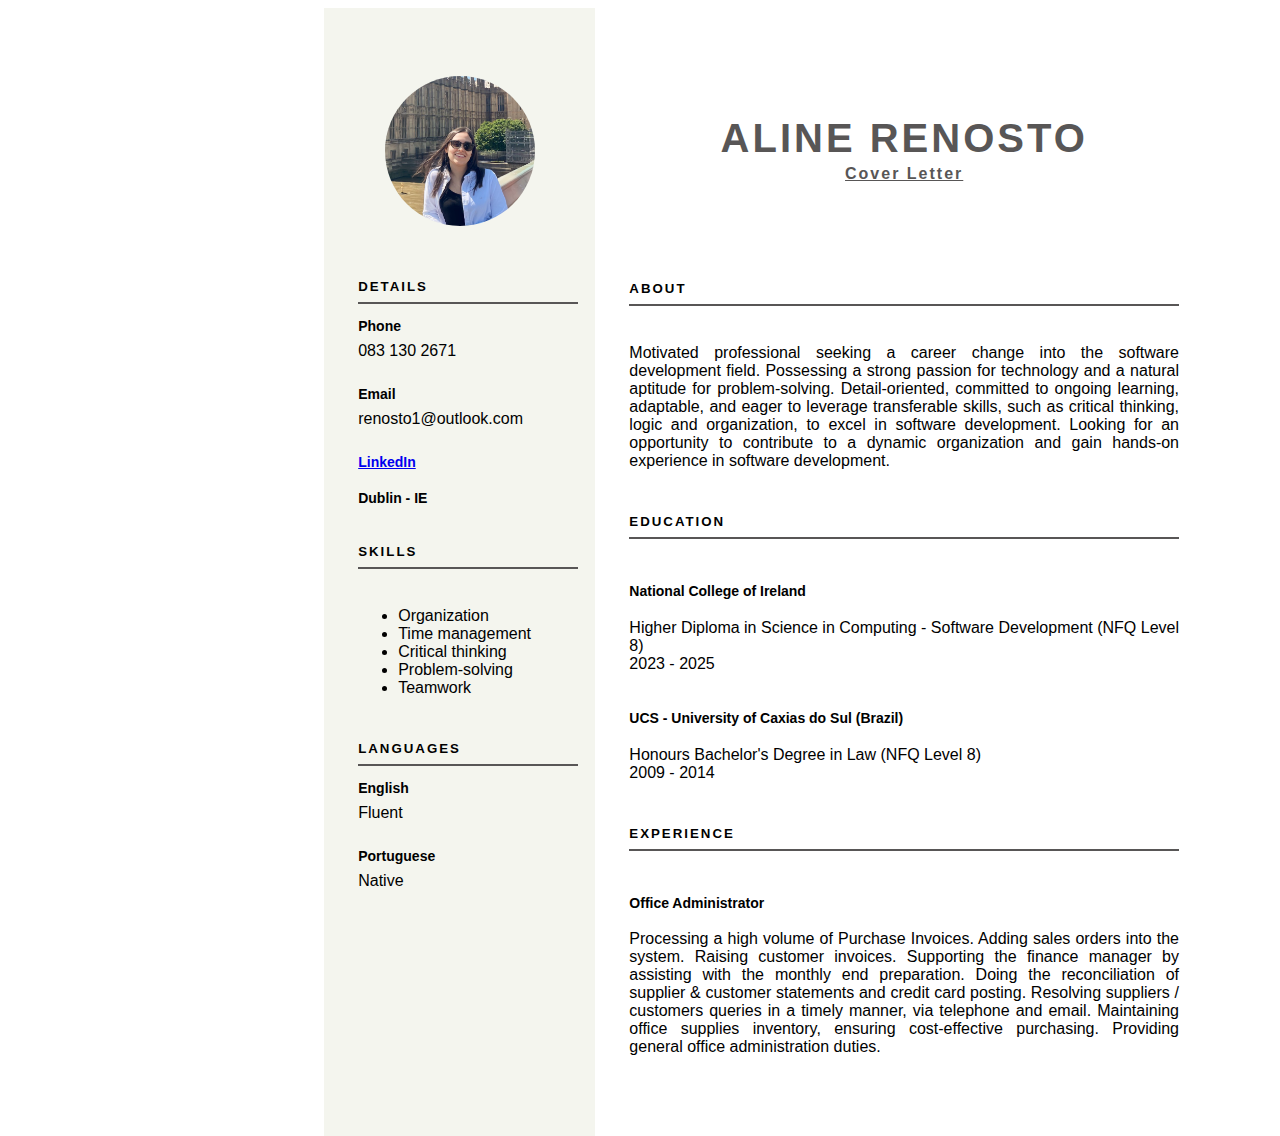
==== index.html @ 4c76a38f "cv site" ====
<!DOCTYPE html>
<html>

<head>

  <link rel="stylesheet" href="style/style.css">
  <title>My CV!</title>
</head>

  <body>
	
    <div class="container">


      <div class="column1"> 
	<img src="image/img.jpg" alt="Photo of Aline">

        <h5>DETAILS</h5>
        <div class="title">Phone</div>
        <p>083 130 2671</p>
        <br>

        <div class="title">Email</div>
        <p>renosto1@outlook.com</p>
        <br>

	<div class="title"><a href="https://www.linkedin.com/in/aline-renosto-970977288/" target="_blank">LinkedIn</a></div>
	<br>
<br>

  	<div class="title">Dublin - IE</div>
        <br>


        <h5>SKILLS</h5>
        <ul>
          <li>Organization</li>
          <li>Time management</li>
          <li>Critical thinking</li>
          <li>Problem-solving</li>
          <li>Teamwork</li>
        </ul>

        <h5>LANGUAGES</h5>
        <div class="title">English</div>
        <p>Fluent</p>
        <br>
        <div class="title">Portuguese</div>
        <p>Native</p>

      </div>

      

      <div class="column2"> 
	<h1>ALINE RENOSTO</h1>
	<h4><a class="links" href="cover/cover.html">Cover Letter</a></h4>

        <h5>ABOUT</h5>
        <p>Motivated professional seeking a career change into the software development field. Possessing a strong passion for technology and a natural aptitude for problem-solving. Detail-oriented, committed to ongoing learning, adaptable, and eager to leverage transferable skills, such as critical thinking, logic and organization, to excel in software development. Looking for an opportunity to contribute to a dynamic organization and gain hands-on experience in software development.</p> 
        
        <h5>EDUCATION</h5>
        <br>
        <h2 class="title">National College of Ireland</h2>
                <p>Higher Diploma in Science in Computing - Software Development (NFQ Level 8) 
                  <br>2023 - 2025</p>
        <br>
      
        <h2 class="title">UCS - University of Caxias do Sul (Brazil)</h2>
                <p>Honours Bachelor's Degree in Law (NFQ Level 8) 
                  <br>2009 - 2014</p>
      

        <h5>EXPERIENCE</h5>
	<br>
        <h2 class="title">Office Administrator</h2>

              <p>Processing a high volume of Purchase Invoices.
              Adding sales orders into the system.
              Raising customer invoices.
              Supporting the finance manager by assisting with the monthly end preparation.
              Doing the reconciliation of supplier & customer statements and credit card posting.
              Resolving suppliers / customers queries in a timely manner, via telephone and email.
              Maintaining office supplies inventory, ensuring cost-effective purchasing.
              Providing general office administration duties.</p>

      </div>
    </div>















    <!-- 
    <div id="cv">
        <div class="main-wrapper">
          <div class="left">
              <div class="border">
              <h3 class="line">Contact</h3>
              <p>☎  <a href="083 130 0000">  083 130 0000 </a> </p>
              <p> 📧 <a href="renosto1@outlook.com"> renosto2@outlook.com</a> </p>
              <p> Dublin - IE</p>
            </div>
    
          <div class="border">
            <h3>Sumary</h3>
            <p>Motivated professional seeking a career change into the software development field. Possessing a strong passion for technology and a natural aptitude for problem-solving. Detail-oriented, committed to ongoing learning, adaptable, and eager to leverage transferable skills, such as critical thinking, logic and organization, to excel in software development. Looking for an opportunity to contribute to a dynamic organization and gain hands-on experience in software development.</p>
          </div>
    
          <div class="border">
            <h3>Skills</h3>
            <ul>
              <li>Organization</li>
              <li>Time management</li>
              <li>Critical thinking</li>
              <li>Problem-solving</li>
              <li>Teamwork</li>
            </ul>
          </div>
          
         //left-nav
        </div>

        <div class="main">
       
              <h2>Education</h2>
              <h3>National College of Ireland </h3>
              <p> Higher Diploma in Science in Computing (Software Development) </p> 
              <p>Sep 2023 - May 2025</p>
              <br>
            
              <h2>Experience</h2>
                <h3>Office Administrator</h3>

              <p>Processing a high volume of Purchase Invoices.
              Adding sales orders into the system.
              Raising customer invoices.
              Supporting the finance manager by assisting with the monthly end preparation.
              Doing the reconciliation of supplier & customer statements and credit card posting.
              Resolving suppliers / customers queries in a timely manner, via telephone and email.
              Maintaining office supplies inventory, ensuring cost-effective purchasing.
              Providing general office administration duties.</p>
      
  
 
  
        </div>
        

      </div>
    -->
  </body>

</html>
---- style/style.css ----
body{
  font-family: Helvetica, sans-serif;
}

@media(min-width:468px){

img {
  border-radius: 50%;
  width: 150px;
  margin-left: 12%;
  margin-bottom: 11%;
}

.container{
  display: inline-flex;
  flex: 1;
  border: 1px ;
  height: 95vh;
  width: 95vh;
  padding-right: 25%;
  padding-left: 25%;
  justify-content: center;
}


.column1{
  background-color: #f4f5ee;
  display: inline-flex;
  flex: 0.8;
  border: 1px ;
  flex-direction: column;
  width: 30px;
  height: 90vh;
  padding-top: 8%;
  padding-right: 2%;
  padding-left: 4%;
  padding-bottom: 250px;

  

}

.column2{
  display: inline-flex;
  flex: 2;
  border: 1px ;
  flex-direction: column;
  height: 75%;
  padding-top: 10%;
  padding-left: 4%;
  padding-right: -100%;
  text-align: justify;
}

h1{
  color: #585656;
  font-size: 40px;
  letter-spacing: 3px;
  line-height: 1.8rem;
  text-align: center;
  margin: 0px;	
  margin-top: 30px;

  }

h4{
  color: #585656;
  letter-spacing: 2px;
  line-height: 1.8rem;
  margin: 0px;
  text-align: center;
  padding-top: 8px;
  margin-bottom: 64px;
  }

.links{
  color: #585656;
  letter-spacing: 2px;
  line-height: 1.8rem;
  }

h5{
  letter-spacing: 2px;
  border-bottom: 2px solid #585656;
  line-height: 1.8rem;
  }

.title{
  font-size: 14px;
  font-weight: bold;
  line-height: 0mm; 

}


  /*
#cv{
  display: flex;
  background-color: lightblue;
  flex-direction: column;
  height: 100vh;
}

.name{
  color: white;
  background-color: rgb(155, 155, 155);
  text-align: center;
  padding: 5%;
}

.main-wrapper{
  background-color: white;
  flex: 1;
  display: flex;
}

.left{
  flex-basis: 30%;
  background-color: rgb(231, 229, 229);
  justify-content: left;

}

.main{
  flex: 1;
  padding-right: 4%;
  padding-left: 4%;
  padding-top: 2%;
  text-align: justify;
}

.border{
  border:1px white solid;
  padding:10px;
}


*/





}
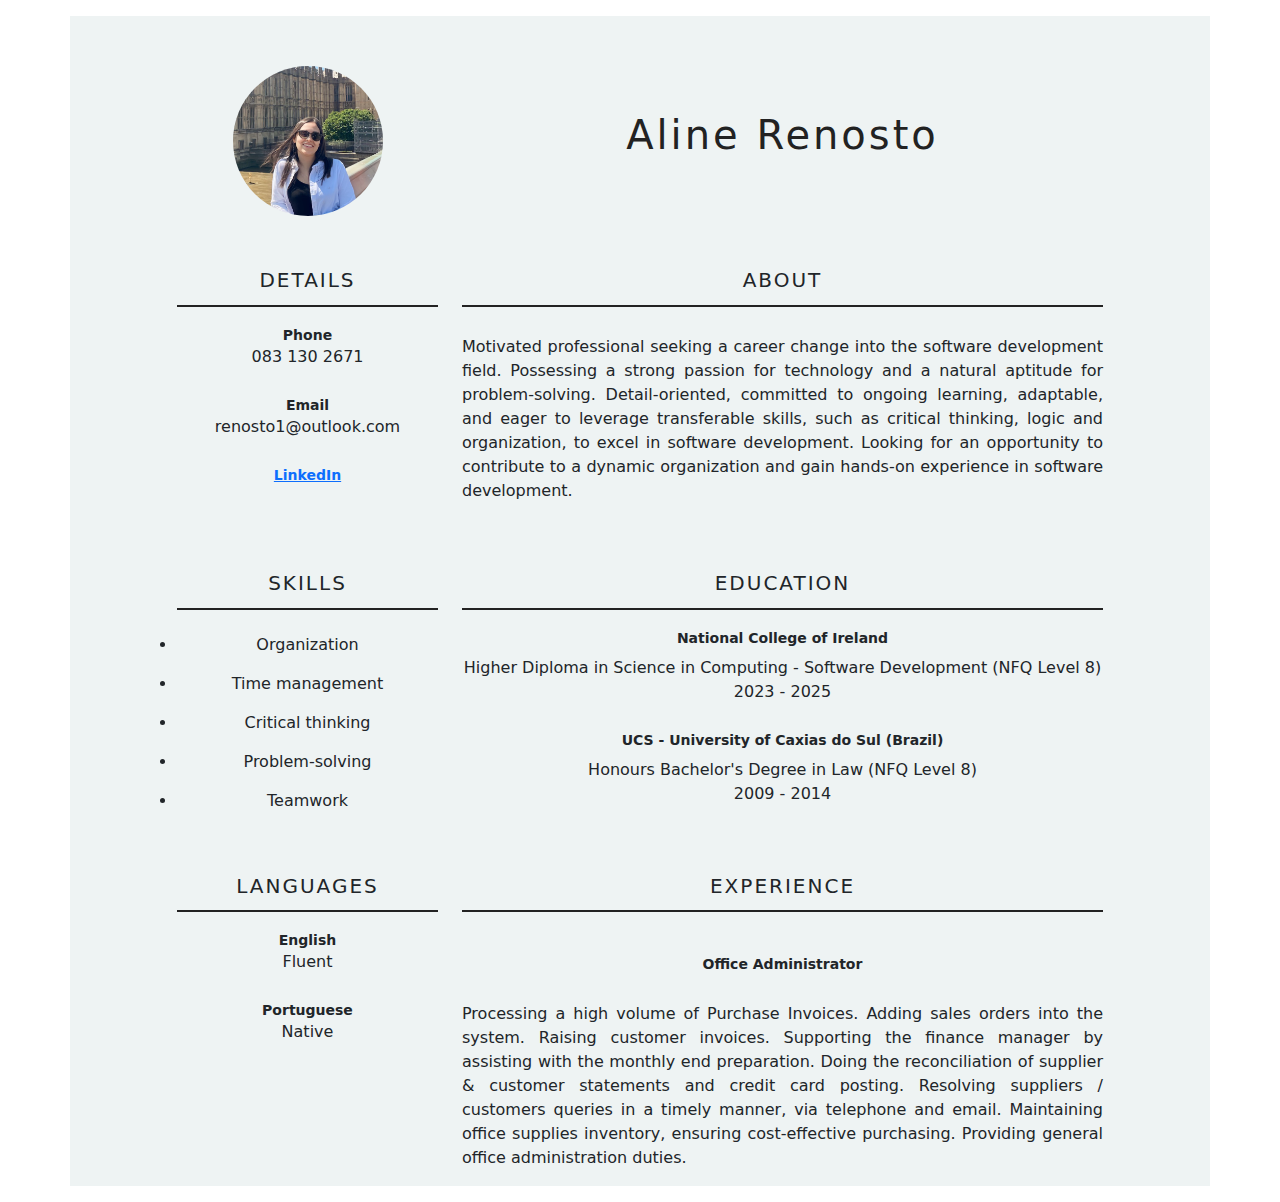
==== commit 80d66c39: "Bootstrap CV commit" ====
--- a/index.html
+++ b/index.html
@@ -1,164 +1,93 @@
-<!DOCTYPE html>
-<html>
-
-<head>
-
-  <link rel="stylesheet" href="style/style.css">
-  <title>My CV!</title>
-</head>
-
-  <body>
-	
-    <div class="container">
-
-
-      <div class="column1"> 
-	<img src="image/img.jpg" alt="Photo of Aline">
-
-        <h5>DETAILS</h5>
-        <div class="title">Phone</div>
-        <p>083 130 2671</p>
-        <br>
-
-        <div class="title">Email</div>
-        <p>renosto1@outlook.com</p>
-        <br>
-
-	<div class="title"><a href="https://www.linkedin.com/in/aline-renosto-970977288/" target="_blank">LinkedIn</a></div>
-	<br>
-<br>
-
-  	<div class="title">Dublin - IE</div>
-        <br>
-
-
-        <h5>SKILLS</h5>
-        <ul>
-          <li>Organization</li>
-          <li>Time management</li>
-          <li>Critical thinking</li>
-          <li>Problem-solving</li>
-          <li>Teamwork</li>
-        </ul>
-
-        <h5>LANGUAGES</h5>
-        <div class="title">English</div>
-        <p>Fluent</p>
-        <br>
-        <div class="title">Portuguese</div>
-        <p>Native</p>
-
-      </div>
-
-      
-
-      <div class="column2"> 
-	<h1>ALINE RENOSTO</h1>
-	<h4><a class="links" href="cover/cover.html">Cover Letter</a></h4>
-
-        <h5>ABOUT</h5>
-        <p>Motivated professional seeking a career change into the software development field. Possessing a strong passion for technology and a natural aptitude for problem-solving. Detail-oriented, committed to ongoing learning, adaptable, and eager to leverage transferable skills, such as critical thinking, logic and organization, to excel in software development. Looking for an opportunity to contribute to a dynamic organization and gain hands-on experience in software development.</p> 
-        
-        <h5>EDUCATION</h5>
-        <br>
-        <h2 class="title">National College of Ireland</h2>
-                <p>Higher Diploma in Science in Computing - Software Development (NFQ Level 8) 
-                  <br>2023 - 2025</p>
-        <br>
-      
-        <h2 class="title">UCS - University of Caxias do Sul (Brazil)</h2>
-                <p>Honours Bachelor's Degree in Law (NFQ Level 8) 
-                  <br>2009 - 2014</p>
-      
-
-        <h5>EXPERIENCE</h5>
-	<br>
-        <h2 class="title">Office Administrator</h2>
-
-              <p>Processing a high volume of Purchase Invoices.
-              Adding sales orders into the system.
-              Raising customer invoices.
-              Supporting the finance manager by assisting with the monthly end preparation.
-              Doing the reconciliation of supplier & customer statements and credit card posting.
-              Resolving suppliers / customers queries in a timely manner, via telephone and email.
-              Maintaining office supplies inventory, ensuring cost-effective purchasing.
-              Providing general office administration duties.</p>
-
-      </div>
-    </div>
-
-
-
-
-
-
-
-
-
-
-
-
-
-
-
-    <!-- 
-    <div id="cv">
-        <div class="main-wrapper">
-          <div class="left">
-              <div class="border">
-              <h3 class="line">Contact</h3>
-              <p>☎  <a href="083 130 0000">  083 130 0000 </a> </p>
-              <p> 📧 <a href="renosto1@outlook.com"> renosto2@outlook.com</a> </p>
-              <p> Dublin - IE</p>
-            </div>
-    
-          <div class="border">
-            <h3>Sumary</h3>
-            <p>Motivated professional seeking a career change into the software development field. Possessing a strong passion for technology and a natural aptitude for problem-solving. Detail-oriented, committed to ongoing learning, adaptable, and eager to leverage transferable skills, such as critical thinking, logic and organization, to excel in software development. Looking for an opportunity to contribute to a dynamic organization and gain hands-on experience in software development.</p>
-          </div>
-    
-          <div class="border">
-            <h3>Skills</h3>
-            <ul>
-              <li>Organization</li>
-              <li>Time management</li>
-              <li>Critical thinking</li>
-              <li>Problem-solving</li>
-              <li>Teamwork</li>
-            </ul>
-          </div>
-          
-         //left-nav
-        </div>
-
-        <div class="main">
-       
-              <h2>Education</h2>
-              <h3>National College of Ireland </h3>
-              <p> Higher Diploma in Science in Computing (Software Development) </p> 
-              <p>Sep 2023 - May 2025</p>
-              <br>
-            
-              <h2>Experience</h2>
-                <h3>Office Administrator</h3>
-
-              <p>Processing a high volume of Purchase Invoices.
-              Adding sales orders into the system.
-              Raising customer invoices.
-              Supporting the finance manager by assisting with the monthly end preparation.
-              Doing the reconciliation of supplier & customer statements and credit card posting.
-              Resolving suppliers / customers queries in a timely manner, via telephone and email.
-              Maintaining office supplies inventory, ensuring cost-effective purchasing.
-              Providing general office administration duties.</p>
-      
-  
- 
-  
-        </div>
-        
-
-      </div>
-    -->
-  </body>
-
+<!DOCTYPE html>
+<html lang="en">
+<head>
+    <meta charset="utf-8">
+    <meta name="viewport" content="width=device-width, initial-scale=1">
+    <link href="https://cdn.jsdelivr.net/npm/bootstrap@5.3.2/dist/css/bootstrap.min.css" rel="stylesheet">
+    <link rel="stylesheet" href="style.css">
+    <title>Aline Renosto CV</title>
+    <script src="https://cdn.jsdelivr.net/npm/bootstrap@5.3.2/dist/js/bootstrap.bundle.min.js"></script>
+  </head>
+  <body class="p-3 m-0 border-0 bd-example m-0 border-0 bd-example-row">
+
+    <!-- Example Code -->
+    
+    <div class="container text-center">
+      <div class="row">
+        <div class="col-lg-3 ">
+            <img src="img.jpg" alt="Photo of Aline">
+        </div>
+        <div class="col-lg-7">
+            <h1 style="padding-top: 25px;">Aline Renosto</h1>
+        </div>
+      </div>
+      <div class="row">
+
+        <div class="col-lg-3">
+            <h5>DETAILS</h5>
+            <div class="title">Phone</div>
+        <p>083 130 2671</p>
+
+        <div class="title">Email</div>
+        <p>renosto1@outlook.com</p>
+
+	<div class="title"><a href="https://www.linkedin.com/in/aline-renosto-970977288/" target="_blank">LinkedIn</a></div>
+
+
+
+        </div>
+        <div class="col-lg-7">
+            <h5>ABOUT</h5>
+            <p class="p1">Motivated professional seeking a career change into the software development field. Possessing a strong passion for technology and a natural aptitude for problem-solving. Detail-oriented, committed to ongoing learning, adaptable, and eager to leverage transferable skills, such as critical thinking, logic and organization, to excel in software development. Looking for an opportunity to contribute to a dynamic organization and gain hands-on experience in software development.</p> 
+        </div>
+      </div>
+      <div class="row">
+        <div class="col-lg-3">
+            <h5>SKILLS</h5>
+    
+          <li>Organization</li>
+          <li>Time management</li>
+          <li>Critical thinking</li>
+          <li>Problem-solving</li>
+          <li>Teamwork</li>
+        </div>
+        
+        <div class="col-lg-7">
+            <h5>EDUCATION</h5>
+            <h2 class="title">National College of Ireland</h2>
+                    <p>Higher Diploma in Science in Computing - Software Development (NFQ Level 8) 
+                      <br>2023 - 2025</p>
+ 
+            <h2 class="title">UCS - University of Caxias do Sul (Brazil)</h2>
+                    <p>Honours Bachelor's Degree in Law (NFQ Level 8) 
+                      <br>2009 - 2014</p>
+        </div>
+      </div>
+      <div class="row">
+        <div class="col-lg-3">
+            <h5>LANGUAGES</h5>
+            <div class="title">English</div>
+            <p>Fluent</p>
+            <div class="title">Portuguese</div>
+            <p>Native</p>
+        </div>
+        <div class="col-lg-7">
+            <h5>EXPERIENCE</h5>
+            <br>
+                <h2 class="title">Office Administrator</h2>
+        
+                      <p class="p1">Processing a high volume of Purchase Invoices.
+                      Adding sales orders into the system.
+                      Raising customer invoices.
+                      Supporting the finance manager by assisting with the monthly end preparation.
+                      Doing the reconciliation of supplier & customer statements and credit card posting.
+                      Resolving suppliers / customers queries in a timely manner, via telephone and email.
+                      Maintaining office supplies inventory, ensuring cost-effective purchasing.
+                      Providing general office administration duties.</p>
+        </div>
+      </div>
+    </div>
+    
+    <!-- End Example Code -->
+  </body>
 </html>--- a/style.css
+++ b/style.css
@@ -0,0 +1,68 @@
+
+
+.row{
+    background-color: rgb(238, 243, 243);
+    justify-content: center;
+    padding-top: 50px;
+}
+
+
+
+img {
+    border-radius: 50%;
+    width: 150px;
+  }
+
+
+h1{
+    color: #222222;
+    font-size: 40px;
+    letter-spacing: 3px;
+    line-height: 1.8rem;
+    text-align: center;
+    margin: 0px;	
+    margin-top: 30px;
+  
+    }
+
+
+h4{
+    color: #222222;
+    letter-spacing: 2px;
+    line-height: 1.8rem;
+    margin: 0px;
+    text-align: center;
+    padding-top: 8px;
+    margin-bottom: 64px;
+    }
+  
+
+
+h5{
+    letter-spacing: 2px;
+    border-bottom: 2px solid #222222;
+    line-height: 1.8rem;
+    padding-bottom: 10px;
+    }
+  
+.p1{
+    text-align: justify;
+    padding-top: 20px;
+}
+
+.title{
+    font-size: 14px;
+    font-weight: bold;
+    line-height: 0mm; 
+    padding-top: 20px;
+    padding-bottom: 10px;
+  }
+
+titleLeft{
+    
+}
+
+li{
+    padding-top: 15px;
+}
+
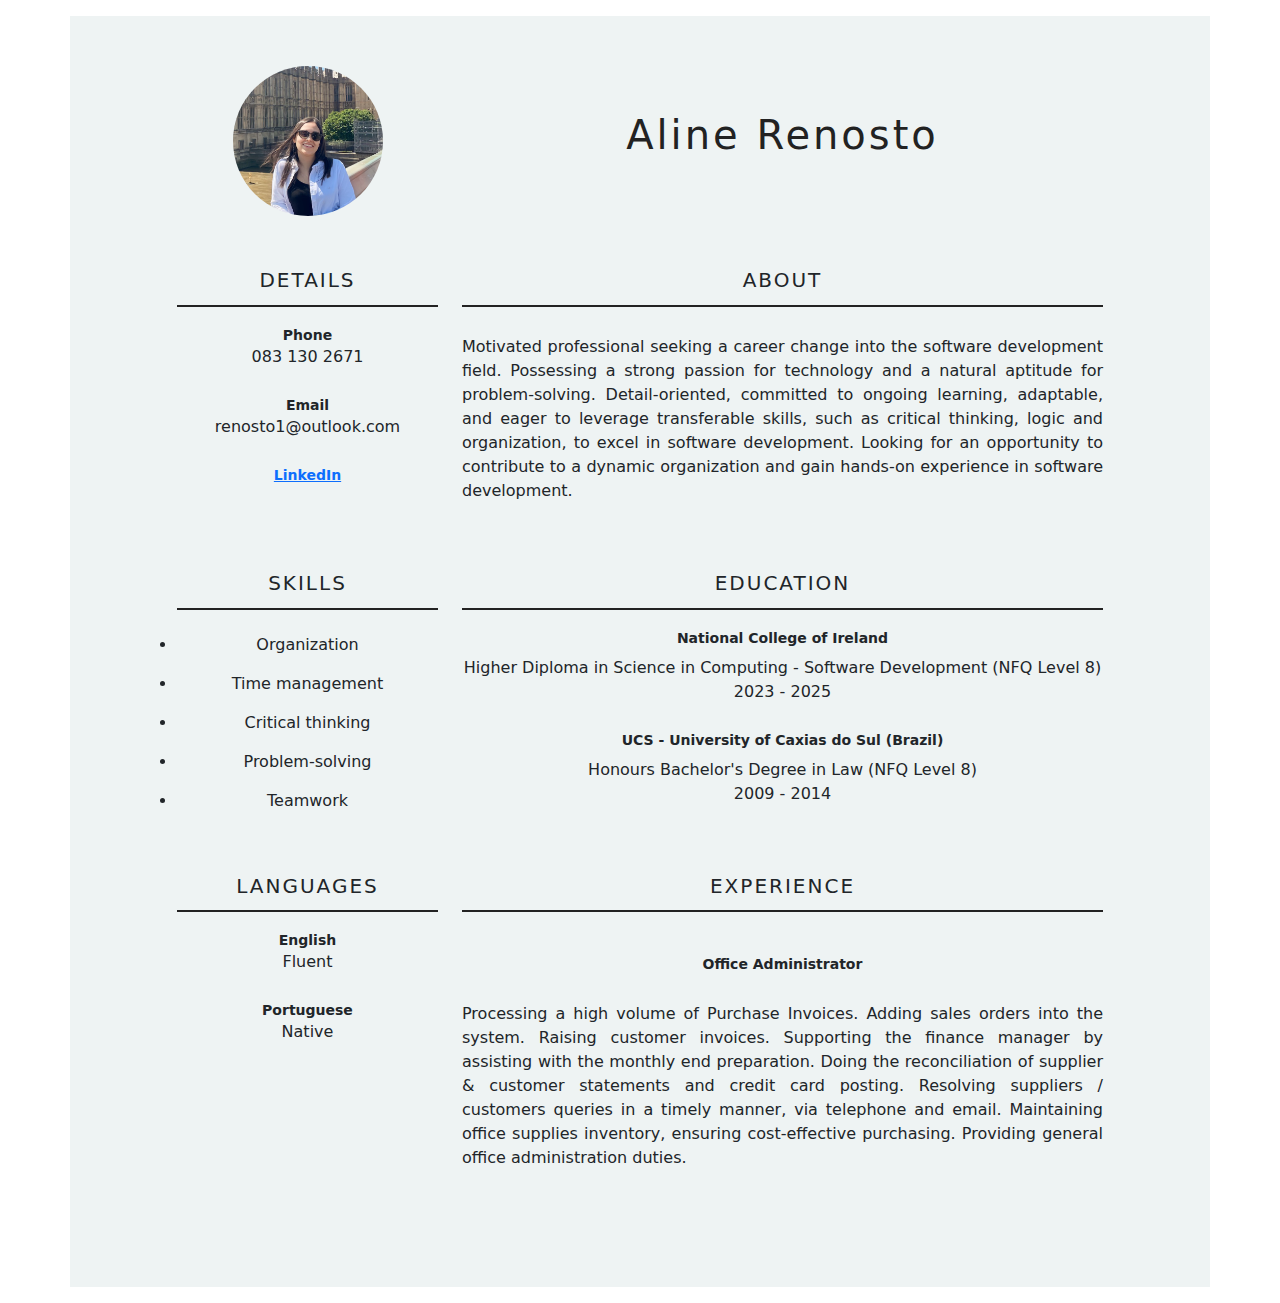
==== commit d3f3536f: "Week 8 Lab" ====
--- a/index.html
+++ b/index.html
@@ -9,8 +9,6 @@
     <script src="https://cdn.jsdelivr.net/npm/bootstrap@5.3.2/dist/js/bootstrap.bundle.min.js"></script>
   </head>
   <body class="p-3 m-0 border-0 bd-example m-0 border-0 bd-example-row">
-
-    <!-- Example Code -->
     
     <div class="container text-center">
       <div class="row">
@@ -83,11 +81,12 @@
                       Doing the reconciliation of supplier & customer statements and credit card posting.
                       Resolving suppliers / customers queries in a timely manner, via telephone and email.
                       Maintaining office supplies inventory, ensuring cost-effective purchasing.
-                      Providing general office administration duties.</p>
+                      Providing general office administration duties.</p>   <h4><a style="color:  rgb(238, 243, 243);" class="links" href="/Week 8 - Lab Rock Paper Scissors/RockPaper.html">Play</a></h4>
+
         </div>
       </div>
     </div>
     
-    <!-- End Example Code -->
+
   </body>
-</html>+</html>
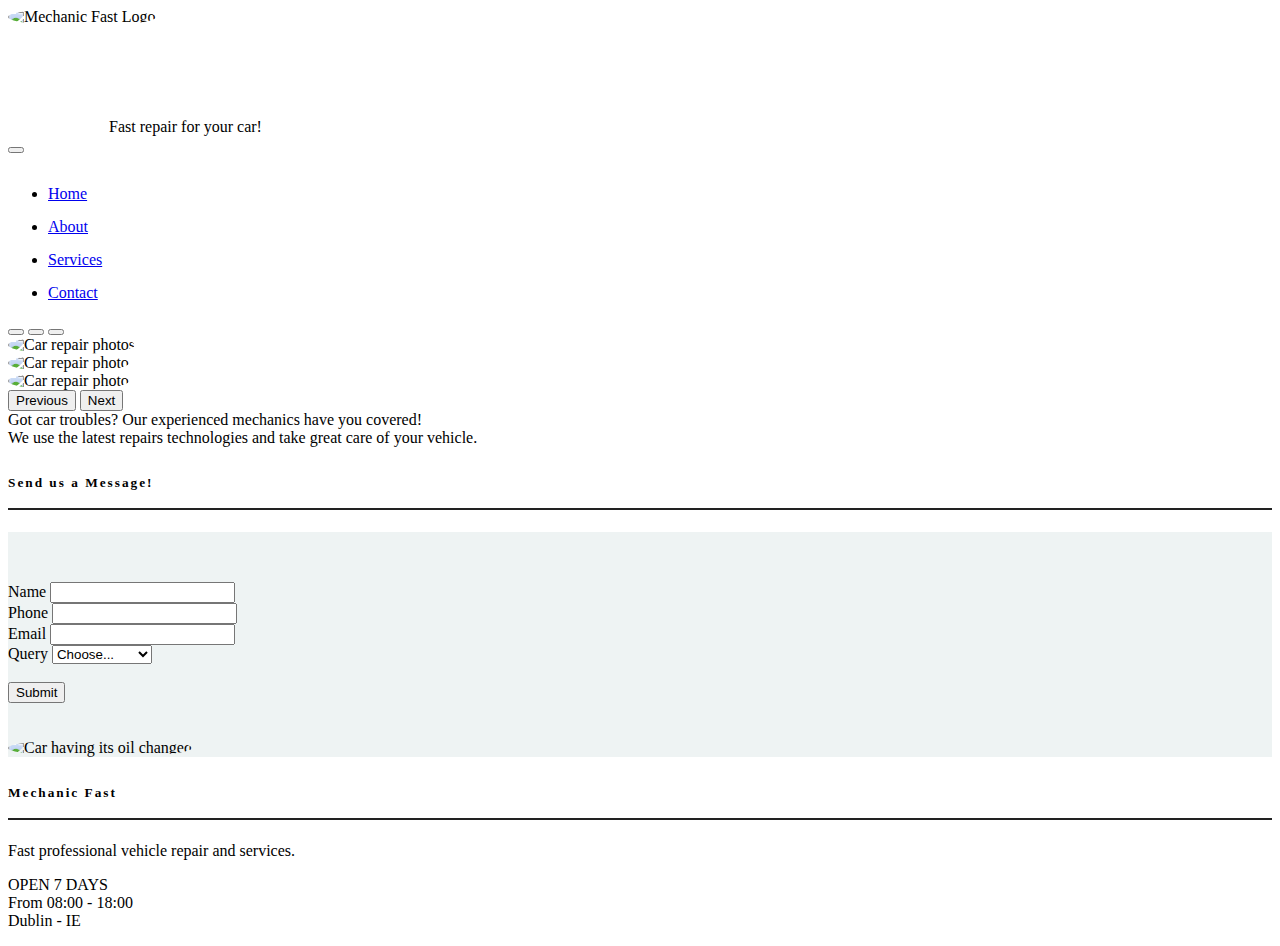
==== commit 3602e54c: "Add files via upload" ====
--- a/index.html
+++ b/index.html
@@ -1,92 +1,154 @@
 <!DOCTYPE html>
 <html lang="en">
 <head>
-    <meta charset="utf-8">
-    <meta name="viewport" content="width=device-width, initial-scale=1">
-    <link href="https://cdn.jsdelivr.net/npm/bootstrap@5.3.2/dist/css/bootstrap.min.css" rel="stylesheet">
+    <meta charset="UTF-8">
+    <meta name="viewport" content="width=device-width, initial-scale=1.0">
+    <title>Mechanic Fast - Car Repairs </title>
     <link rel="stylesheet" href="style.css">
-    <title>Aline Renosto CV</title>
-    <script src="https://cdn.jsdelivr.net/npm/bootstrap@5.3.2/dist/js/bootstrap.bundle.min.js"></script>
-  </head>
-  <body class="p-3 m-0 border-0 bd-example m-0 border-0 bd-example-row">
+    <!--Link to bootstrap framework-->
+    <link href="https://cdn.jsdelivr.net/npm/bootstrap@5.3.2/dist/css/bootstrap.min.css" rel="stylesheet" integrity="sha384-T3c6CoIi6uLrA9TneNEoa7RxnatzjcDSCmG1MXxSR1GAsXEV/Dwwykc2MPK8M2HN" crossorigin="anonymous">
+    <script src="https://cdn.jsdelivr.net/npm/bootstrap@5.3.2/dist/js/bootstrap.bundle.min.js" integrity="sha384-C6RzsynM9kWDrMNeT87bh95OGNyZPhcTNXj1NW7RuBCsyN/o0jlpcV8Qyq46cDfL" crossorigin="anonymous"></script>
     
-    <div class="container text-center">
-      <div class="row">
-        <div class="col-lg-3 ">
-            <img src="img.jpg" alt="Photo of Aline">
+    <!--Link to Google Fonts-->
+    <link rel="preconnect" href="https://fonts.googleapis.com">
+    <link rel="preconnect" href="https://fonts.gstatic.com" crossorigin>
+    <link href="https://fonts.googleapis.com/css2?family=Montserrat:wght@300&family=Play&family=Press+Start+2P&family=Roboto+Condensed:wght@300&family=Saira+Semi+Condensed&display=swap" rel="stylesheet">
+
+</head>
+<body>
+
+    <!--Header code from Booststrap with modifications made by me. Original code can be find here: https://getbootstrap.com/docs/5.3/components/navbar/ -->
+    <nav class="navbar navbar-expand-lg bg-body-tertiary">
+        <div class="container-fluid">
+          <div class="tagline">
+            <!--Logo created by me using a car vector form Vector4Free website: https://www.vector4free.com/-->
+            <img id="logo" src="Images\Logo.png" alt="Mechanic Fast Logo"> 
+            <br>
+            <!--Adding tagline below the logo-->
+            <p class="tagline" style="margin-left: 8%; padding-top: 6%; margin-bottom: 0%;"> Fast repair for your car! </p>
+          </div>
+          <button class="navbar-toggler" type="button" data-bs-toggle="collapse" data-bs-target="#navbarSupportedContent" aria-controls="navbarSupportedContent" aria-expanded="false" aria-label="Toggle navigation">
+            <span class="navbar-toggler-icon"></span>
+          </button>
+          <div class="collapse navbar-collapse" id="navbarSupportedContent">
+            <ul class="navbar-nav  mb-6 mb-lg-0">
+              <li class="nav-item">
+                <a class="nav-link" href="index.html">Home</a>
+              </li>
+              <li class="nav-item">
+                <a class="nav-link" href="Pages\about.html">About</a>
+              </li>
+              <li class="nav-item">
+                <a class="nav-link" href="Pages\services.html">Services</a>
+              </li>
+              <li class="nav-item">
+                <a class="nav-link" href="Pages\contact.html">Contact</a>
+              </li>
+            </ul>
+          </div>
         </div>
-        <div class="col-lg-7">
-            <h1 style="padding-top: 25px;">Aline Renosto</h1>
+      </nav>
+
+      <!--Carousel code from Booststrap with modifications made by me. Original code can be find here: https://getbootstrap.com/docs/5.3/components/carousel/-->
+      <!--All royalty free imagens from https://www.pexels.com/-->
+      <div id="carouselExampleIndicators" class="carousel slide">
+        <div class="carousel-indicators">
+          <button type="button" data-bs-target="#carouselExampleIndicators" data-bs-slide-to="0" class="active" aria-current="true" aria-label="Slide 1"></button>
+          <button type="button" data-bs-target="#carouselExampleIndicators" data-bs-slide-to="1" aria-label="Slide 2"></button>
+          <button type="button" data-bs-target="#carouselExampleIndicators" data-bs-slide-to="2" aria-label="Slide 3"></button>
         </div>
+        <div class="carousel-inner">
+          <div class="carousel-item active">
+            <img src="Images\Slideshow\a.png" class="d-block w-100" alt="Car repair photos">
+          </div>
+          <div class="carousel-item">
+            <img src="Images\Slideshow\b.png" class="d-block w-100" alt="Car repair photo">
+          </div>
+          <div class="carousel-item">
+            <img src="Images\Slideshow\c.png" class="d-block w-100" alt="Car repair photo">
+          </div>
+        </div>
+        <button class="carousel-control-prev" type="button" data-bs-target="#carouselExampleIndicators" data-bs-slide="prev">
+          <span class="carousel-control-prev-icon" aria-hidden="true"></span>
+          <span class="visually-hidden">Previous</span>
+        </button>
+        <button class="carousel-control-next" type="button" data-bs-target="#carouselExampleIndicators" data-bs-slide="next">
+          <span class="carousel-control-next-icon" aria-hidden="true"></span>
+          <span class="visually-hidden">Next</span>
+        </button>
       </div>
-      <div class="row">
 
-        <div class="col-lg-3">
-            <h5>DETAILS</h5>
-            <div class="title">Phone</div>
-        <p>083 130 2671</p>
-
-        <div class="title">Email</div>
-        <p>renosto1@outlook.com</p>
-
-	<div class="title"><a href="https://www.linkedin.com/in/aline-renosto-970977288/" target="_blank">LinkedIn</a></div>
+      <div id="homeText">
+        Got car troubles? Our experienced mechanics have you covered! 
+        <br> We use the latest repairs technologies and take great care of your vehicle.
+      </div>
+      
+      <!--Columns code from Booststrap with modifications made by me. Original code can be find here: https://getbootstrap.com/docs/5.3/layout/columns/-->
+      <div class="container text-center">
+        <h5> Send us a Message!</h5>
 
 
+      <div class="row justify-content-center">
 
+        <!--Form layout from Bootstrap https://getbootstrap.com/docs/4.0/components/forms/?  with modifications made by me-->
+        <div class="col-md-4 col-md-1">
+              <form id="form" action="/" method="get">
+                  <div class="form-row">
+                    <div class="col-md-4 mb-3">
+                      <label for="name">Name</label>
+                      <input type="text" class="form-control" id="name" >
+                    </div>
+                  
+                    <div class="col-md-4 mb-3">
+                      <label for="phone">Phone</label>
+                      <input type="tel" class="form-control" id="phone" >
+                    </div>
+            
+                    <div class="col-md-4 mb-3">
+                      <label for="validationTooltip02">Email</label>
+                      <input type="email" class="form-control" id="email" >
+                    </div>
+
+                    <div class="col-md-4 mb-3">
+                    <form class="form-inline">
+                      <label class="my-1 mr-2" for="inlineFormCustomSelectPref">Query</label>
+                      <select class="custom-select my-1 mr-sm-2" id="opt">
+                        <option selected>Choose...</option>
+                        <option value="1">Engine</option>
+                        <option value="2">Brake</option>
+                        <option value="3">Other repairs</option>
+                      </select>
+                      <div id="error" style="color: red;"></div>
+                      <br>
+                      <button class="btn btn-primary" type="submit" onclick="formCheck()">Submit</button>
+                    </div>
+                  </div>
+                  <br>
+                  <br>
+                </form>
         </div>
-        <div class="col-lg-7">
-            <h5>ABOUT</h5>
-            <p class="p1">Motivated professional seeking a career change into the software development field. Possessing a strong passion for technology and a natural aptitude for problem-solving. Detail-oriented, committed to ongoing learning, adaptable, and eager to leverage transferable skills, such as critical thinking, logic and organization, to excel in software development. Looking for an opportunity to contribute to a dynamic organization and gain hands-on experience in software development.</p> 
-        </div>
-      </div>
-      <div class="row">
-        <div class="col-lg-3">
-            <h5>SKILLS</h5>
-    
-          <li>Organization</li>
-          <li>Time management</li>
-          <li>Critical thinking</li>
-          <li>Problem-solving</li>
-          <li>Teamwork</li>
-        </div>
-        
-        <div class="col-lg-7">
-            <h5>EDUCATION</h5>
-            <h2 class="title">National College of Ireland</h2>
-                    <p>Higher Diploma in Science in Computing - Software Development (NFQ Level 8) 
-                      <br>2023 - 2025</p>
- 
-            <h2 class="title">UCS - University of Caxias do Sul (Brazil)</h2>
-                    <p>Honours Bachelor's Degree in Law (NFQ Level 8) 
-                      <br>2009 - 2014</p>
-        </div>
-      </div>
-      <div class="row">
-        <div class="col-lg-3">
-            <h5>LANGUAGES</h5>
-            <div class="title">English</div>
-            <p>Fluent</p>
-            <div class="title">Portuguese</div>
-            <p>Native</p>
-        </div>
-        <div class="col-lg-7">
-            <h5>EXPERIENCE</h5>
-            <br>
-                <h2 class="title">Office Administrator</h2>
-        
-                      <p class="p1">Processing a high volume of Purchase Invoices.
-                      Adding sales orders into the system.
-                      Raising customer invoices.
-                      Supporting the finance manager by assisting with the monthly end preparation.
-                      Doing the reconciliation of supplier & customer statements and credit card posting.
-                      Resolving suppliers / customers queries in a timely manner, via telephone and email.
-                      Maintaining office supplies inventory, ensuring cost-effective purchasing.
-                      Providing general office administration duties.</p>   <h4><a style="color:  rgb(238, 243, 243);" class="links" href="/Week 8 - Lab Rock Paper Scissors/RockPaper.html">Play</a></h4>
 
+        <div class="col-md-4 col-md-1">
+          <!-- Royalty free imagen from https://www.pexels.com/ -->
+          <img id="oilImg" src="Images\Home_pic\oil_change.jpg" alt="Car having its oil changed">
         </div>
       </div>
     </div>
-    
 
-  </body>
-</html>
+
+     <!--Footer code from Booststrap with modifications made by me. Original code can be find here: https://getbootstrap.com/docs/5.3/components/card/#header-and-footer-->
+     <div class="card" style="border: none;">
+      <div id="footer" class="card-body bg-dark text-white">
+        <h5 class="card-title">Mechanic Fast </h5>
+        <p class="card-text">Fast professional vehicle repair and services.</p>
+        <p class="card-text">OPEN 7 DAYS<br>
+          From 08:00 - 18:00 <br>
+          Dublin - IE 
+        </p>       
+    </div>
+  </div>
+
+    <!--JS script link-->
+    <script src="script.js"></script>
+</body>
+</html>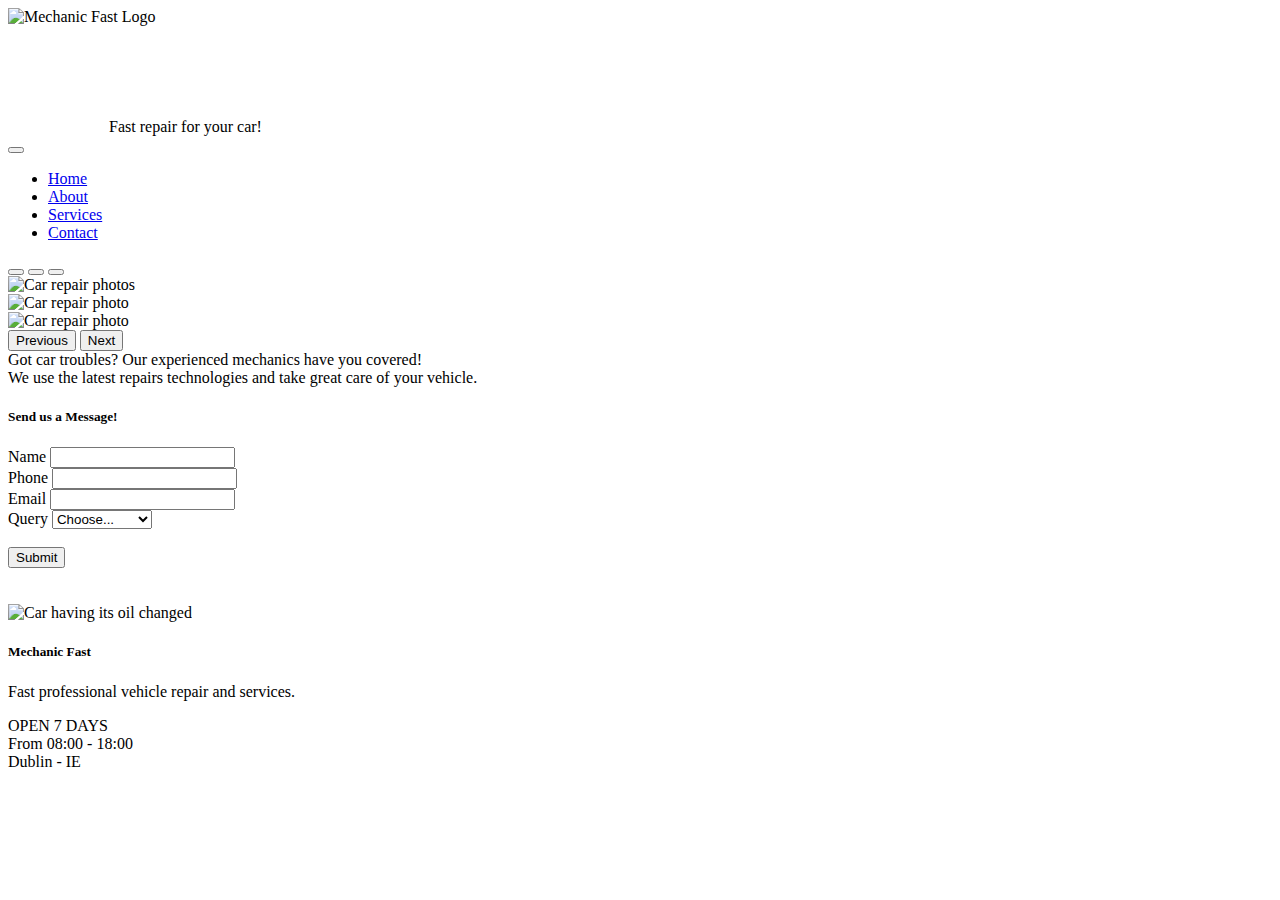
==== commit f4022a9a: "Add files via upload" ====
--- a/index.html
+++ b/index.html
@@ -149,6 +149,6 @@
   </div>
 
     <!--JS script link-->
-    <script src="script.js"></script>
+    <script src="scripts.js"></script>
 </body>
 </html>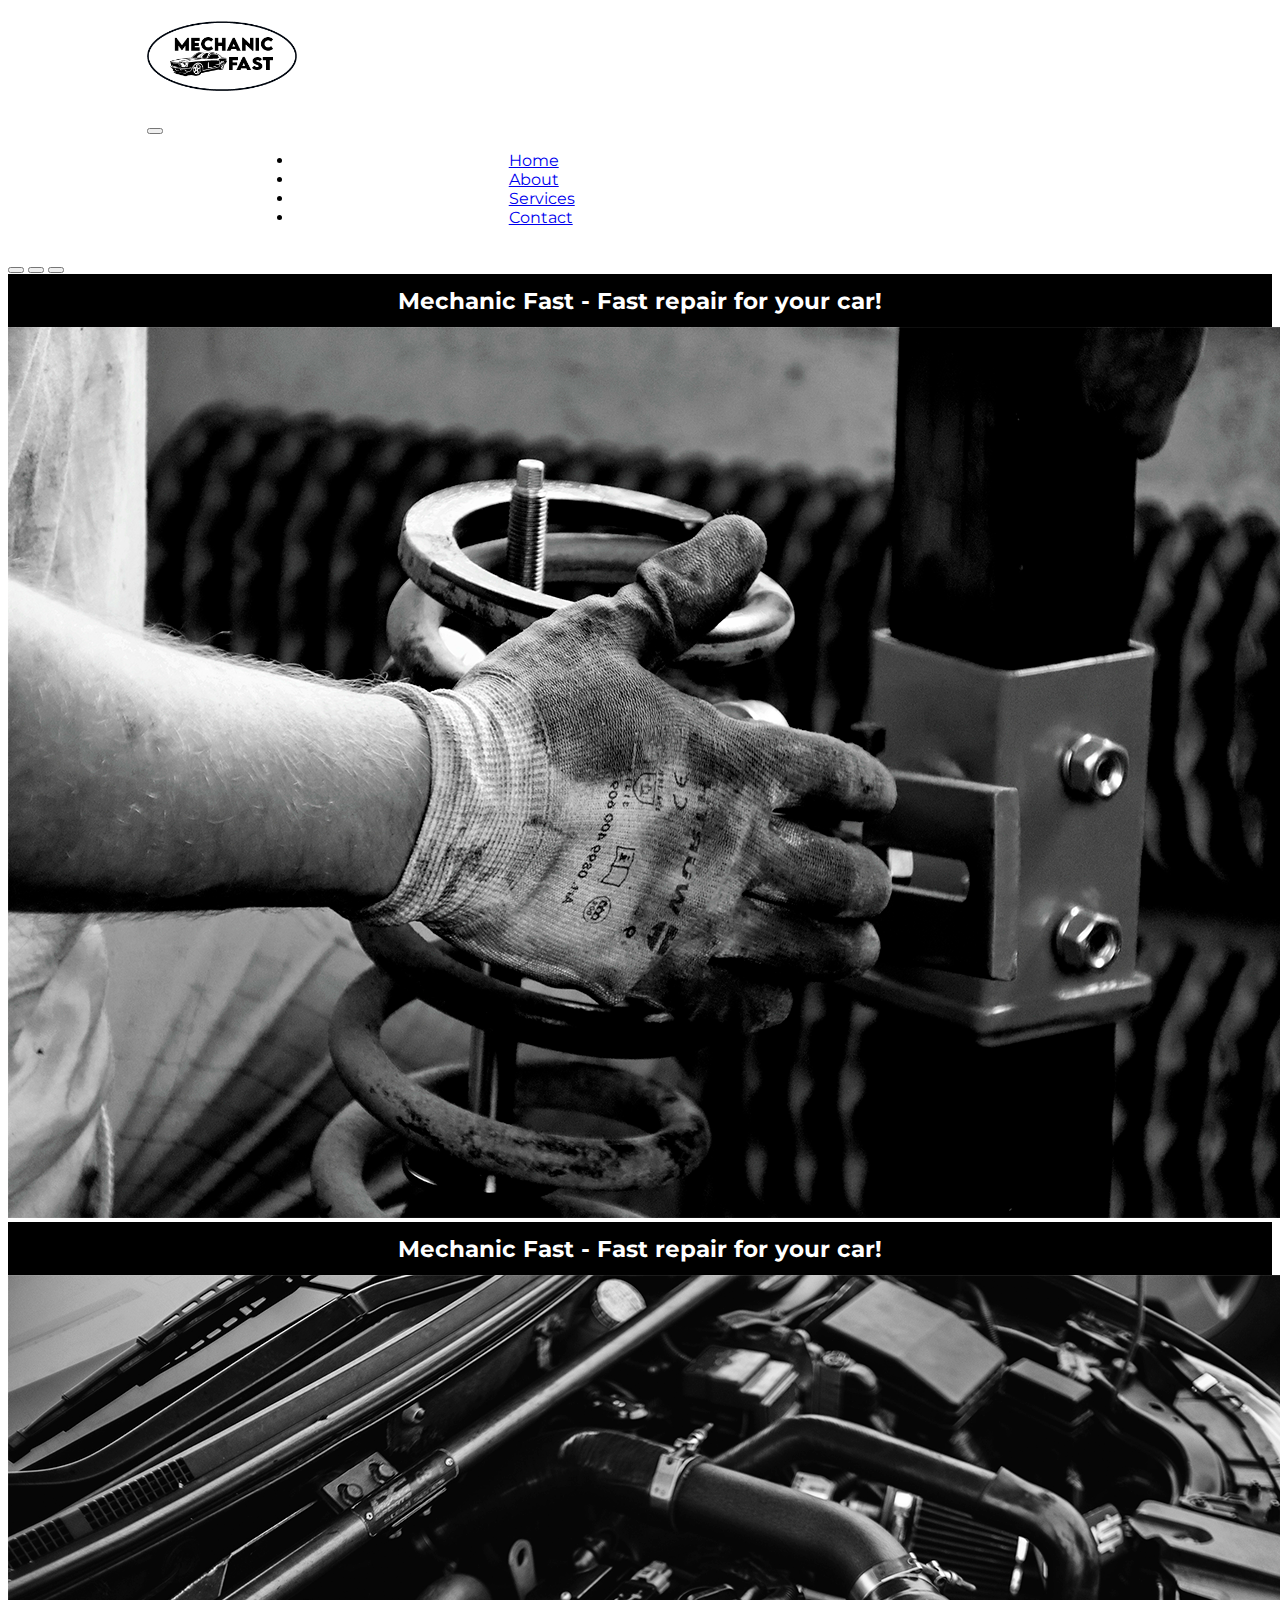
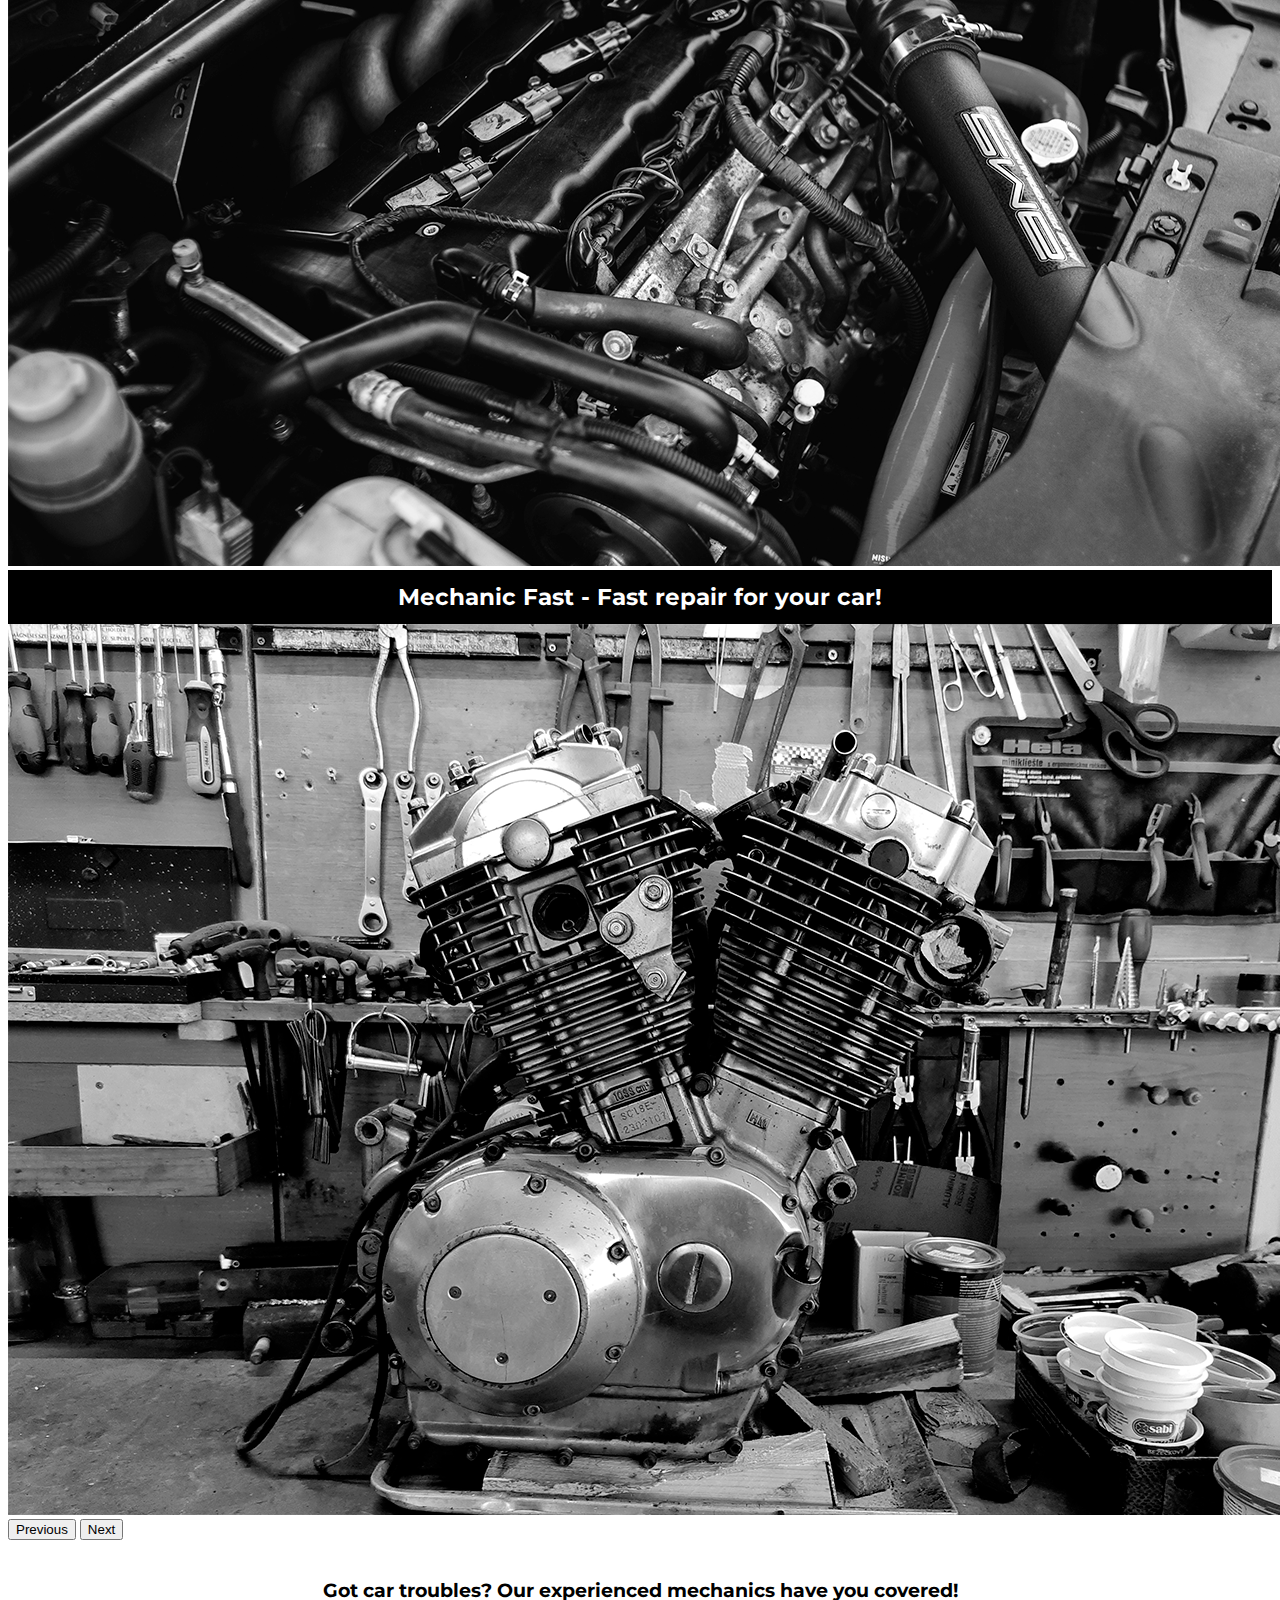
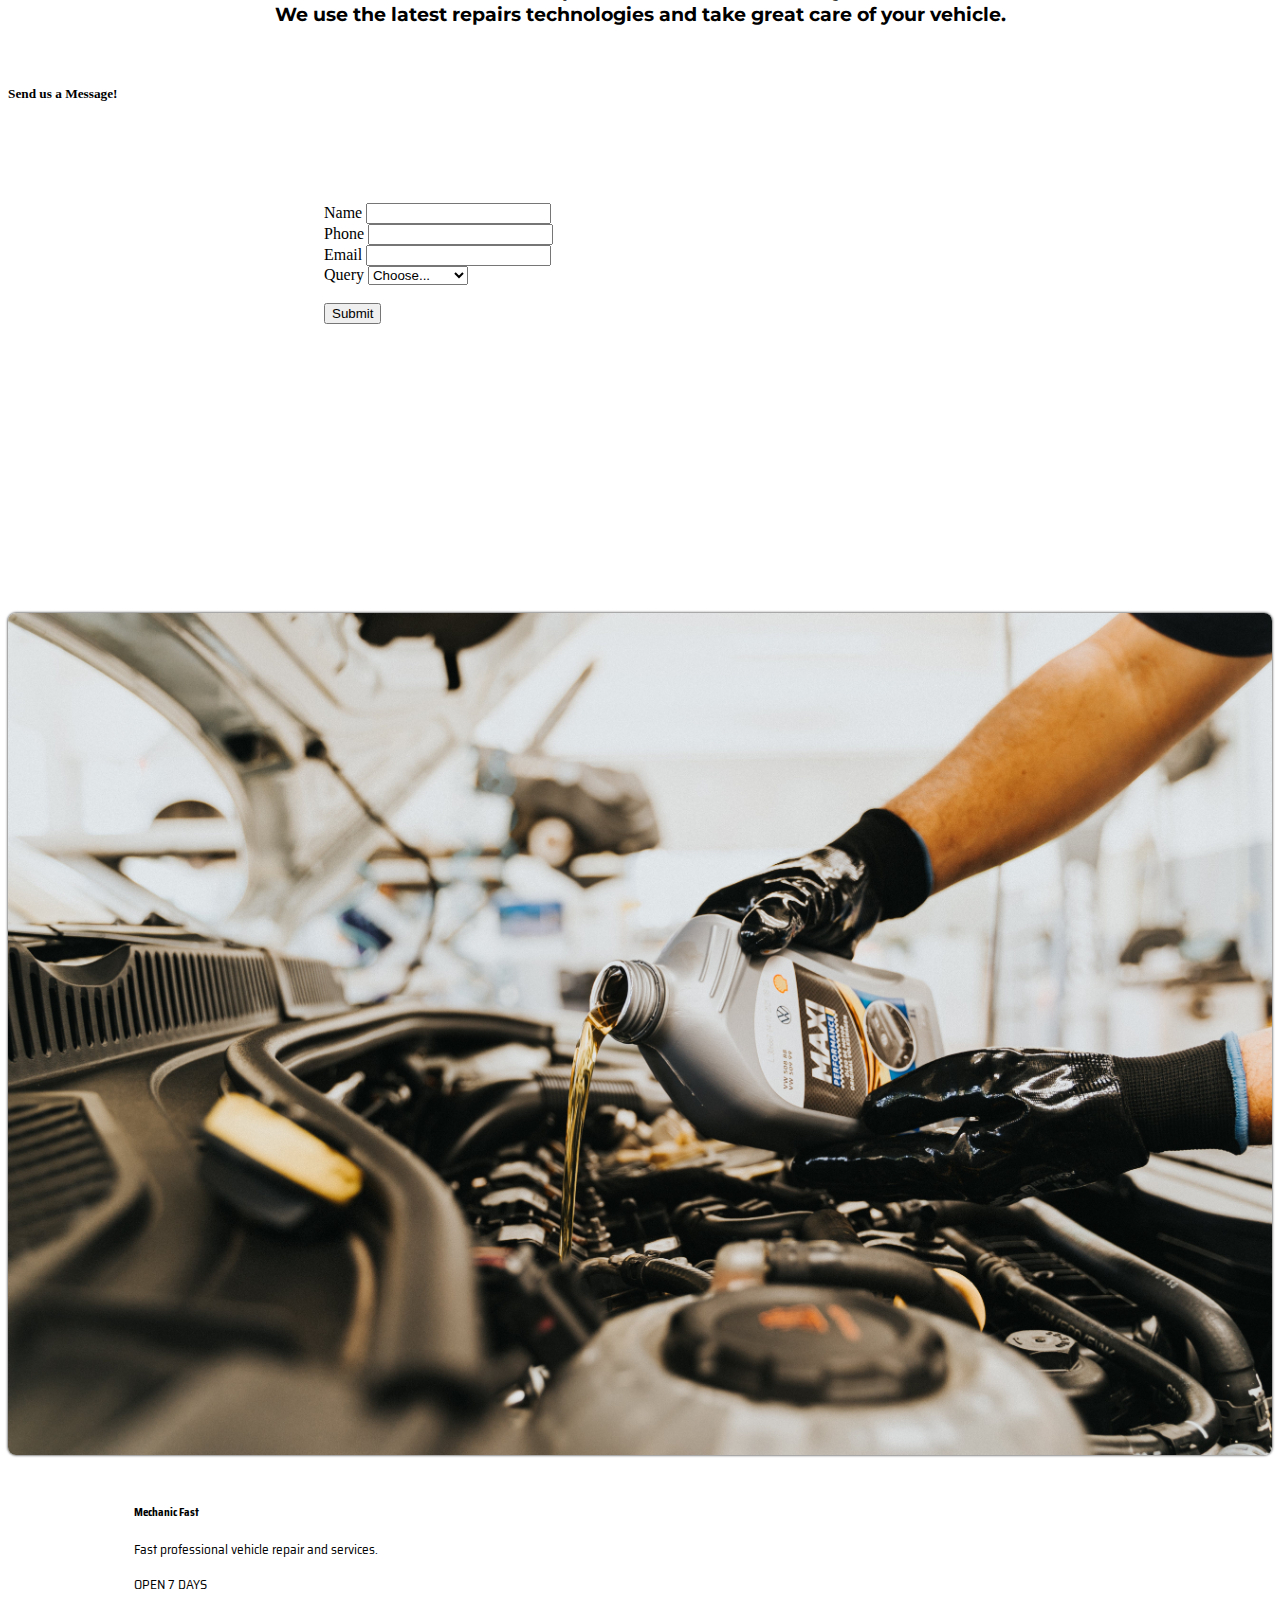
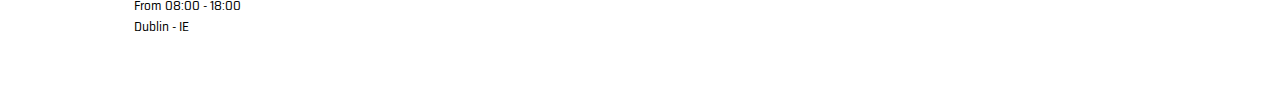
==== commit 8045dc49: "Add files via upload" ====
--- a/index.html
+++ b/index.html
@@ -17,41 +17,42 @@
 </head>
 <body>
 
-    <!--Header code from Booststrap with modifications made by me. Original code can be find here: https://getbootstrap.com/docs/5.3/components/navbar/ -->
-    <nav class="navbar navbar-expand-lg bg-body-tertiary">
-        <div class="container-fluid">
-          <div class="tagline">
-            <!--Logo created by me using a car vector form Vector4Free website: https://www.vector4free.com/-->
-            <img id="logo" src="Images\Logo.png" alt="Mechanic Fast Logo"> 
-            <br>
-            <!--Adding tagline below the logo-->
-            <p class="tagline" style="margin-left: 8%; padding-top: 6%; margin-bottom: 0%;"> Fast repair for your car! </p>
+        <!--Navbar code from Booststrap with modifications made by me. Original code can be find here: https://getbootstrap.com/docs/5.3/components/navbar/ -->
+        <nav class="navbar navbar-expand-lg bg-body-tertiary">
+          <div class="container-fluid " style="margin-left: 10%; padding: 1%;">
+            <div>
+              <!--Logo created by me using a car vector form Vector4Free website: https://www.vector4free.com/-->
+              <img id="logo" src="..\Images\Logo.png" alt="Mechanic Fast Logo" style="padding-bottom: 2%;"> 
+              <br>
+            </div>
+            <button class="navbar-toggler" type="button" data-bs-toggle="collapse" data-bs-target="#navbarSupportedContent" aria-controls="navbarSupportedContent" aria-expanded="false" aria-label="Toggle navigation">
+              <span class="navbar-toggler-icon"></span>
+            </button>
+            <div class="collapse navbar-collapse" id="navbarSupportedContent">
+              <ul class="navbar-nav  mb-6 mb-lg-0">
+                <li class="nav-item">
+                  <a class="nav-link" href="index.html">Home</a>
+                </li>
+                <li class="nav-item">
+                  <a class="nav-link" href="Pages\about.html">About</a>
+                </li>
+                <li class="nav-item">
+                  <a class="nav-link" href="Pages\services.html">Services</a>
+                </li>
+                <li class="nav-item">
+                  <a class="nav-link" href="Pages\contact.html">Contact</a>
+                </li>
+              </ul>
+             
+            </div>
           </div>
-          <button class="navbar-toggler" type="button" data-bs-toggle="collapse" data-bs-target="#navbarSupportedContent" aria-controls="navbarSupportedContent" aria-expanded="false" aria-label="Toggle navigation">
-            <span class="navbar-toggler-icon"></span>
-          </button>
-          <div class="collapse navbar-collapse" id="navbarSupportedContent">
-            <ul class="navbar-nav  mb-6 mb-lg-0">
-              <li class="nav-item">
-                <a class="nav-link" href="index.html">Home</a>
-              </li>
-              <li class="nav-item">
-                <a class="nav-link" href="Pages\about.html">About</a>
-              </li>
-              <li class="nav-item">
-                <a class="nav-link" href="Pages\services.html">Services</a>
-              </li>
-              <li class="nav-item">
-                <a class="nav-link" href="Pages\contact.html">Contact</a>
-              </li>
-            </ul>
-          </div>
-        </div>
-      </nav>
+        </nav>
+        
 
-      <!--Carousel code from Booststrap with modifications made by me. Original code can be find here: https://getbootstrap.com/docs/5.3/components/carousel/-->
+      <!--Header with website title, tagline and logo inside of carousel images. Carousel code referencer from Booststrap with modifications made by me. Original code can be find here: https://getbootstrap.com/docs/5.3/components/carousel/-->
       <!--All royalty free imagens from https://www.pexels.com/-->
       <div id="carouselExampleIndicators" class="carousel slide">
+        <div class="carouselleIndicators" class="carousel slide">
         <div class="carousel-indicators">
           <button type="button" data-bs-target="#carouselExampleIndicators" data-bs-slide-to="0" class="active" aria-current="true" aria-label="Slide 1"></button>
           <button type="button" data-bs-target="#carouselExampleIndicators" data-bs-slide-to="1" aria-label="Slide 2"></button>
@@ -59,12 +60,21 @@
         </div>
         <div class="carousel-inner">
           <div class="carousel-item active">
+            <div class="header">
+              <span class="tagline">Mechanic Fast - Fast repair for your car!</span>
+          </div>
             <img src="Images\Slideshow\a.png" class="d-block w-100" alt="Car repair photos">
           </div>
           <div class="carousel-item">
+            <div class="header">
+              <span class="tagline">Mechanic Fast - Fast repair for your car!</span>
+          </div>
             <img src="Images\Slideshow\b.png" class="d-block w-100" alt="Car repair photo">
           </div>
           <div class="carousel-item">
+            <div class="header">
+              <span class="tagline">Mechanic Fast - Fast repair for your car!</span>
+          </div>
             <img src="Images\Slideshow\c.png" class="d-block w-100" alt="Car repair photo">
           </div>
         </div>
--- a/style.css
+++ b/style.css
@@ -0,0 +1,239 @@
+/*Logo on the header*/
+#logo{
+    width: 150px;
+}
+
+/*Style on header items*/
+.nav-item{
+    font-family: 'Montserrat', 'Roboto Condensed', 'Saira Semi Condensed';
+    padding-left: 20%;
+    margin-left: 10%;
+    margin-right: 8%;
+}
+
+
+/*Sytle header*/
+.header{
+    width: auto;
+    height: auto;
+    text-align: center;
+    font-weight: bold;
+    font-family: 'Montserrat', 'Roboto Condensed', 'Saira Semi Condensed';
+    font-size: larger;
+    background-color: black;
+    color: white;
+    padding: 1%;
+
+}
+
+/*Style on tagline */
+.tagline {
+    font-family: 'Montserrat', 'Roboto Condensed', 'Saira Semi Condensed';
+    font-size: larger;
+}
+
+/*Style on text on Home page*/
+#homeText{
+    font-family: 'Montserrat', 'Roboto Condensed', 'Saira Semi Condensed';
+    font-size: 1.5vw;
+    font-weight: bolder;
+    text-align: center;
+    width: 100%;
+    justify-content: center;
+    margin: auto;
+    padding-top: 3%;
+    padding-bottom: 3%;
+}
+
+/*Style form on Home page*/
+.form-row{
+    margin-top: 8%;
+    padding-left: 25%;
+    text-align: left;
+}
+
+/*Style Oil Home image */
+#oilImg{
+    object-fit: contain;
+    width: 100%;
+    border-radius: 8px;
+    box-shadow: 0 0 2px 1px rgba(21, 21, 21, 0.5);
+    margin-top: 20%;
+}
+
+/* Code snippet button from https://getcssscan.com/css-buttons-examples , modified by me*/
+.gameButton{
+    font-family: "Press Start 2P", "Play", "Ariel";
+  --b: 3px;   /* border thickness */
+  --s: .45em; /* size of the corner */
+  --color: #373B44;
+  padding: calc(.5em + var(--s)) calc(.9em + var(--s));
+  color: var(--color);
+  --_p: var(--s);
+  background:
+    conic-gradient(from 90deg at var(--b) var(--b),#0000 90deg,var(--color) 0)
+    var(--_p) var(--_p)/calc(100% - var(--b) - 2*var(--_p)) calc(100% - var(--b) - 2*var(--_p));
+  transition: .3s linear, color 0s, background-color 0s;
+  outline: var(--b) solid #0000;
+  outline-offset: .6em;
+  font-size: 16px;
+  border: 0;
+  user-select: none;
+  -webkit-user-select: none;
+  touch-action: manipulation;
+}
+
+.gameButton:hover,
+.gameButton:focus-visible{
+  --_p: 0px;
+  outline-color: var(--color);
+  outline-offset: .05em;
+}
+
+.gameButton:active {
+  background: var(--color);
+  color: #fff;
+}
+/*End of code snippet button from https://getcssscan.com/css-buttons-examples , modified by me*/
+
+
+/*Style on footer */
+#footer{
+    height: 200px;
+    font-family: 'Saira Semi Condensed', 'Montserrat', 'Roboto Condensed';
+    font-size: smaller;
+    padding-left: 10%;
+    padding-top: 2%;
+}
+
+/*Style background image on About page*/
+#containerAbout{
+    /*Royalty free imagen from https://www.pexels.com/ */
+    background-image: url(Images/Background/background_img.jpg);
+    background-position: center;
+    background-size: cover ;
+    background-repeat: no-repeat;
+
+}
+
+/*Style div and text on About page*/
+#about{
+    height: 90%;
+    width: 50%;
+    font-family: 'Montserrat', 'Roboto Condensed', 'Saira Semi Condensed';;
+    text-align: justify;
+    padding-top: 8%;
+    padding-left: 10%;
+    padding-bottom: 15%;
+}
+
+/*Style div on Services page*/
+.containerService{
+    width: 45%;
+    height: auto;
+    margin: auto;
+    padding-top: 5%;
+    padding-bottom: 5%;
+}
+
+/*Style images on Sevices page*/
+.serviceIcons{
+    width:200px;
+    height:200px;
+    border-radius:16px; 
+}
+.servicePadding{
+    padding-bottom: 8%;
+    padding-top: 5%;
+}
+
+
+/*On click style on images on Srevice page*/
+/*Code snippet from zFunx (https://codepen.io/zFunx/pen/dvJQEY), modified by me*/
+.onClickTextOverImage{
+    width:200px;
+    height:200px;
+    background-size:cover;
+    display:inline-block;
+    border-radius:16px;
+    margin:4px;
+    box-shadow:0 0 10px rgba(0,0,0,0.5);
+    cursor:pointer;
+    position:relative;
+}
+
+.onClickTextOverImage div{
+    position:absolute;
+    color:#fff;
+    top:0;
+    bottom:0;
+    right:0;
+    left:0;
+    background-color:rgba(0,0,0,0.5);
+    border-radius:16px;
+    padding-top:35%;
+    opacity:0;
+    visibility:hidden;
+    transition:.3s;
+    width:200px;
+    height:200px;
+}
+
+.onClickTextOverImage.show div{
+    opacity:1;
+    padding-top:40%;
+    visibility:visible;
+}
+/*End of code snippet from zFunx (https://codepen.io/zFunx/pen/dvJQEY), modified by me*/
+
+
+/*Style Contact page*/
+.containerContact{
+    width: 300px;
+    height: 100%;
+    padding-top: 5%;
+    padding-bottom: 5%;
+    font-family: 'Roboto Condensed', Arial, Helvetica, sans-serif;
+}
+
+/*Style div Contact page*/
+.boxContact{
+    text-align: justify;
+    width: 300px;
+    height: 500;
+    border: 1px;
+    border-width: 0px 1px 0px 0; /* top right bottom left */
+    border-style: solid;
+    border-color: rgb(155, 152, 152);
+    padding-top: 5%;
+}
+
+/*Style contact details on Contact page*/
+#contact{
+    font-family: 'Saira Semi Condensed', 'Montserrat', 'Roboto Condensed';
+    text-align: justify;
+    width: 40%;
+    height: 65%;
+    border: 10px;
+    border-style: none;
+    padding-top: 5%;
+    margin-left: 15%;
+    margin-bottom: 5%
+}
+
+/*Style game on Contact page*/
+.gameContainer{
+    width: 50%;
+    font-family: "Play", "Press Start 2P", "Ariel";
+    font-size: larger;
+    margin: 2%;
+    border: 2px;
+    border-style: dotted;
+    text-align: center;
+    margin-bottom: 5%;
+    margin-left: auto;
+    margin-right: auto;
+    padding: 2%;
+}
+
+
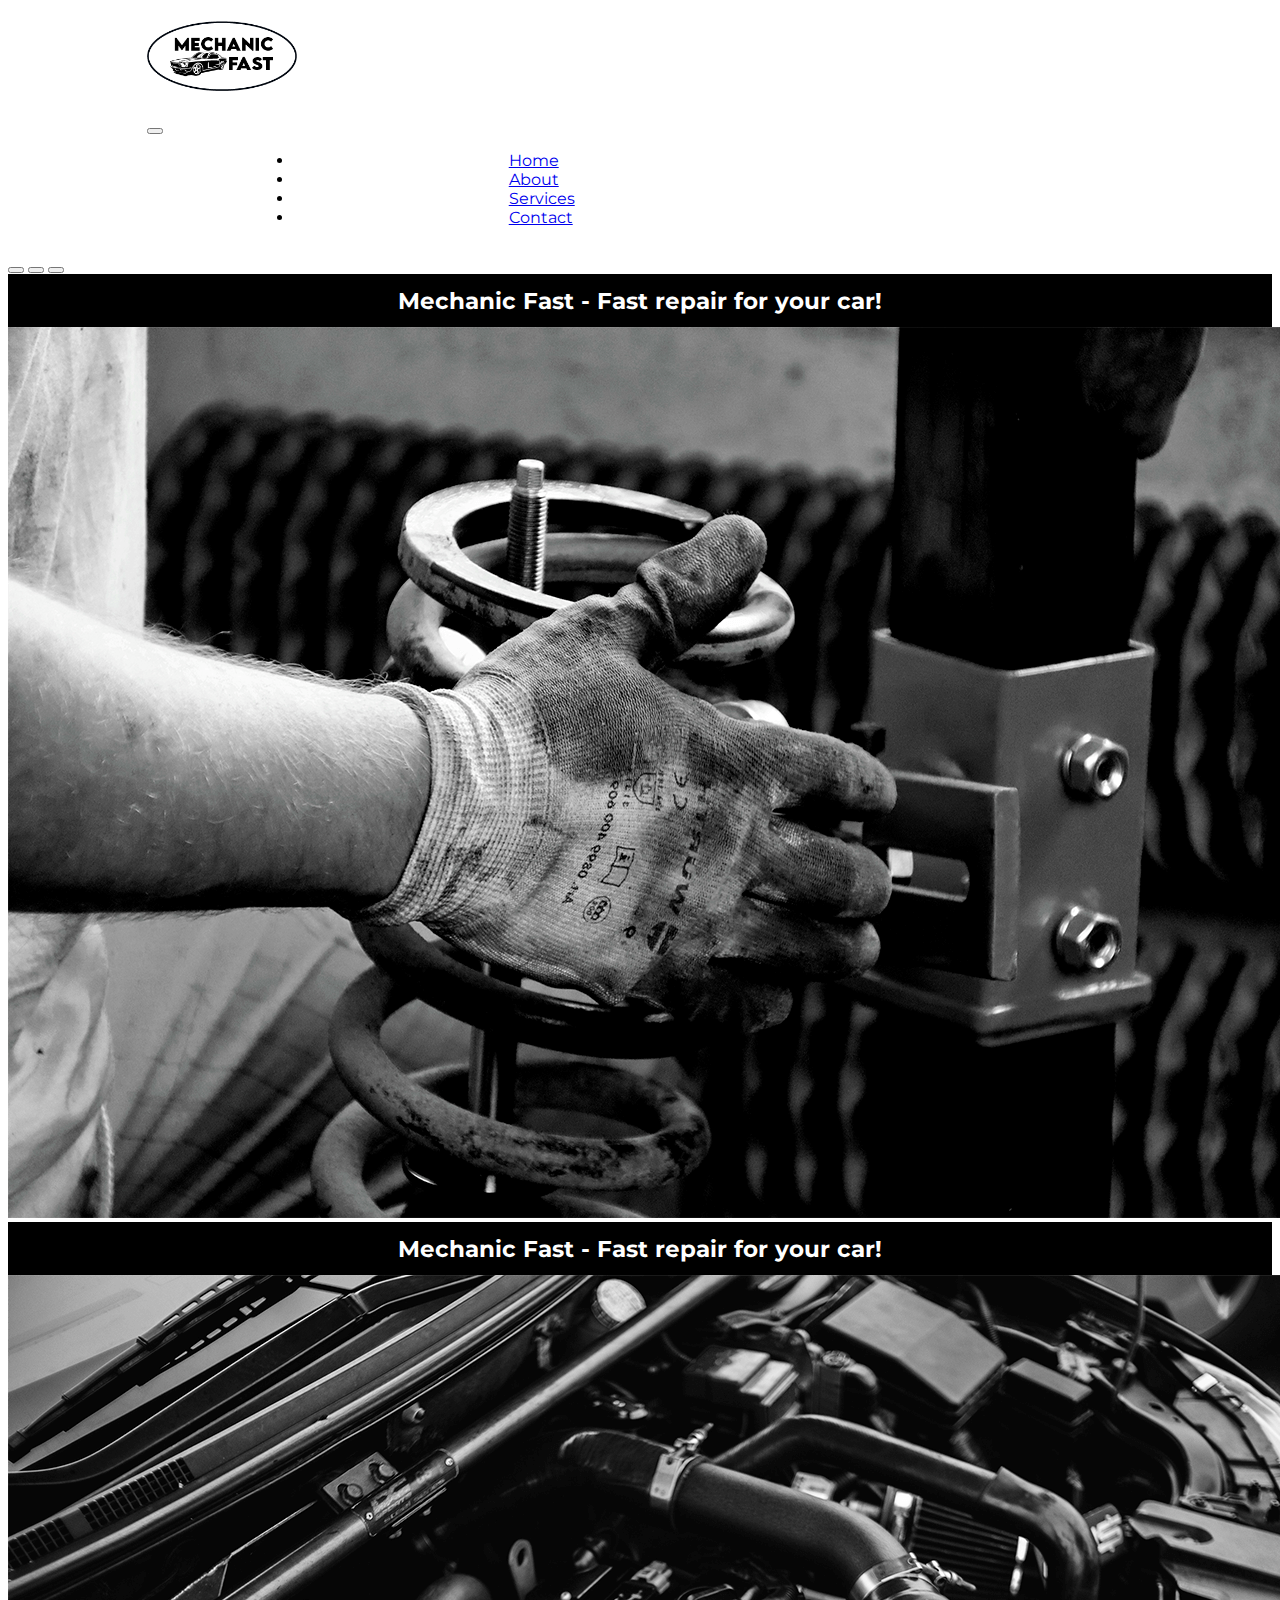
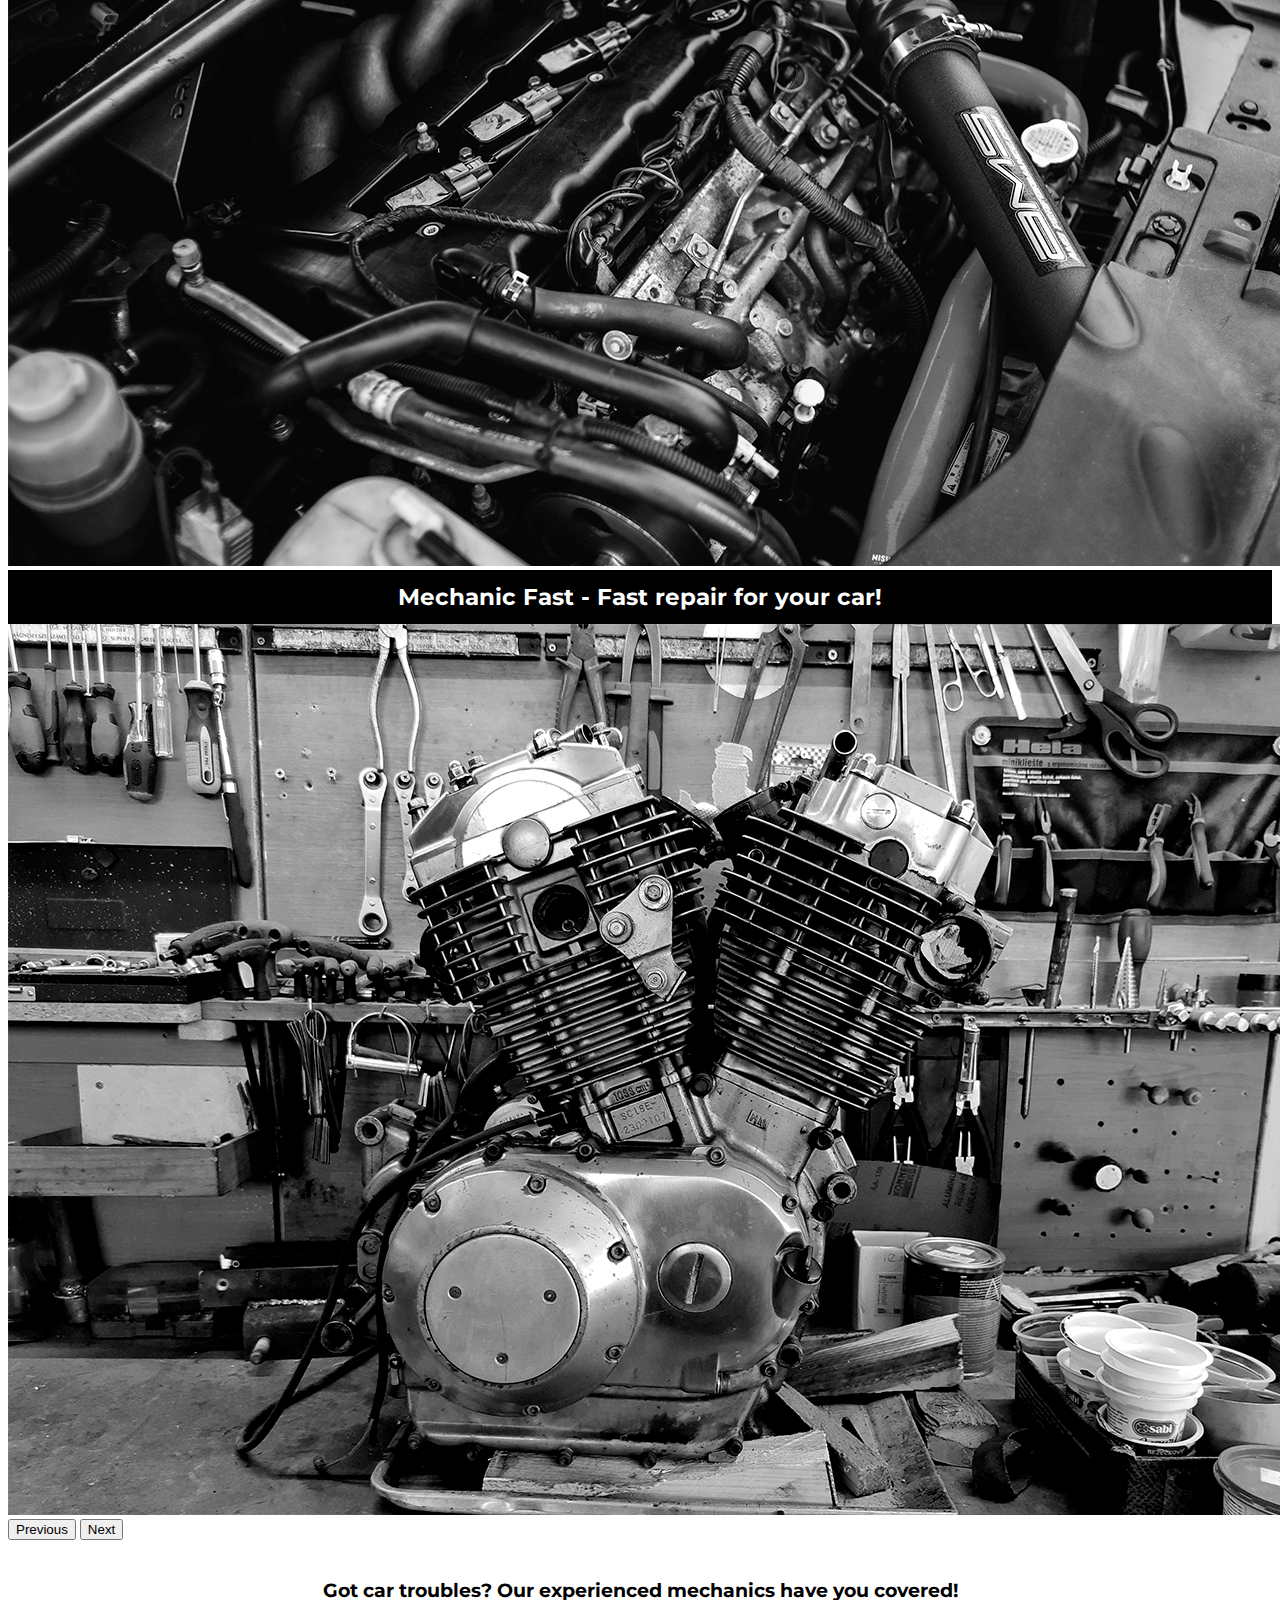
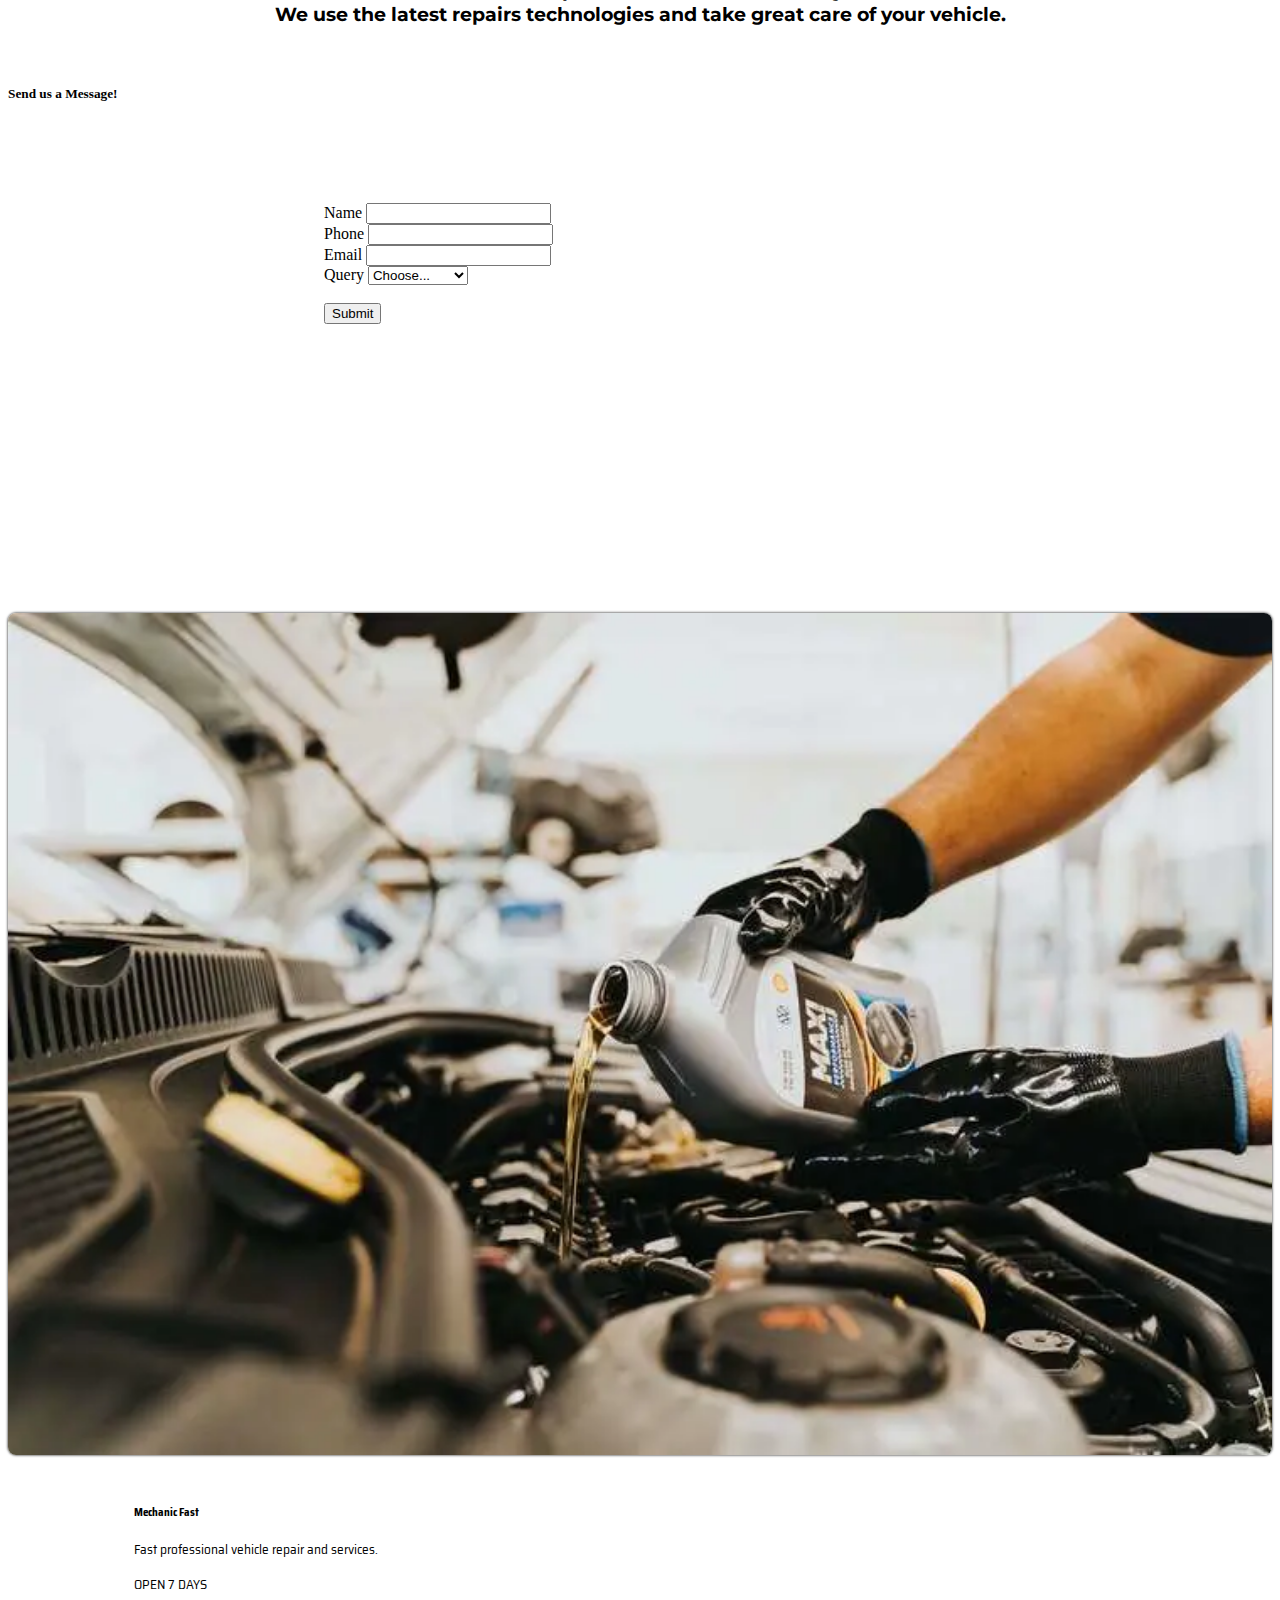
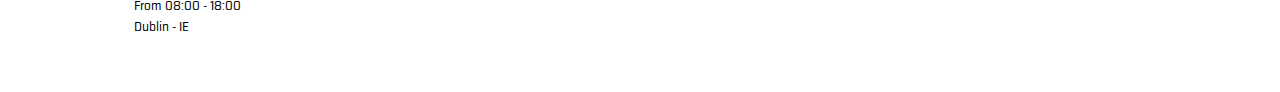
==== commit 8ecdfded: "Add files via upload" ====
--- a/index.html
+++ b/index.html
@@ -63,19 +63,19 @@
             <div class="header">
               <span class="tagline">Mechanic Fast - Fast repair for your car!</span>
           </div>
-            <img src="Images\Slideshow\a.png" class="d-block w-100" alt="Car repair photos">
+            <img src="Images\Slideshow\a.webp" class="d-block w-100" alt="Car repair photos">
           </div>
           <div class="carousel-item">
             <div class="header">
               <span class="tagline">Mechanic Fast - Fast repair for your car!</span>
           </div>
-            <img src="Images\Slideshow\b.png" class="d-block w-100" alt="Car repair photo">
+            <img src="Images\Slideshow\b.webp" class="d-block w-100" alt="Car repair photo">
           </div>
           <div class="carousel-item">
             <div class="header">
               <span class="tagline">Mechanic Fast - Fast repair for your car!</span>
           </div>
-            <img src="Images\Slideshow\c.png" class="d-block w-100" alt="Car repair photo">
+            <img src="Images\Slideshow\c.webp" class="d-block w-100" alt="Car repair photo">
           </div>
         </div>
         <button class="carousel-control-prev" type="button" data-bs-target="#carouselExampleIndicators" data-bs-slide="prev">
@@ -87,6 +87,7 @@
           <span class="visually-hidden">Next</span>
         </button>
       </div>
+    </div>
 
       <div id="homeText">
         Got car troubles? Our experienced mechanics have you covered! 
@@ -140,7 +141,7 @@
 
         <div class="col-md-4 col-md-1">
           <!-- Royalty free imagen from https://www.pexels.com/ -->
-          <img id="oilImg" src="Images\Home_pic\oil_change.jpg" alt="Car having its oil changed">
+          <img id="oilImg" src="Images\Home_pic\oil_change.webp" alt="Car having its oil changed">
         </div>
       </div>
     </div>
--- a/style.css
+++ b/style.css
@@ -109,7 +109,7 @@
 /*Style background image on About page*/
 #containerAbout{
     /*Royalty free imagen from https://www.pexels.com/ */
-    background-image: url(Images/Background/background_img.jpg);
+    background-image: url(Images/Background/background-img.webp);
     background-position: center;
     background-size: cover ;
     background-repeat: no-repeat;
